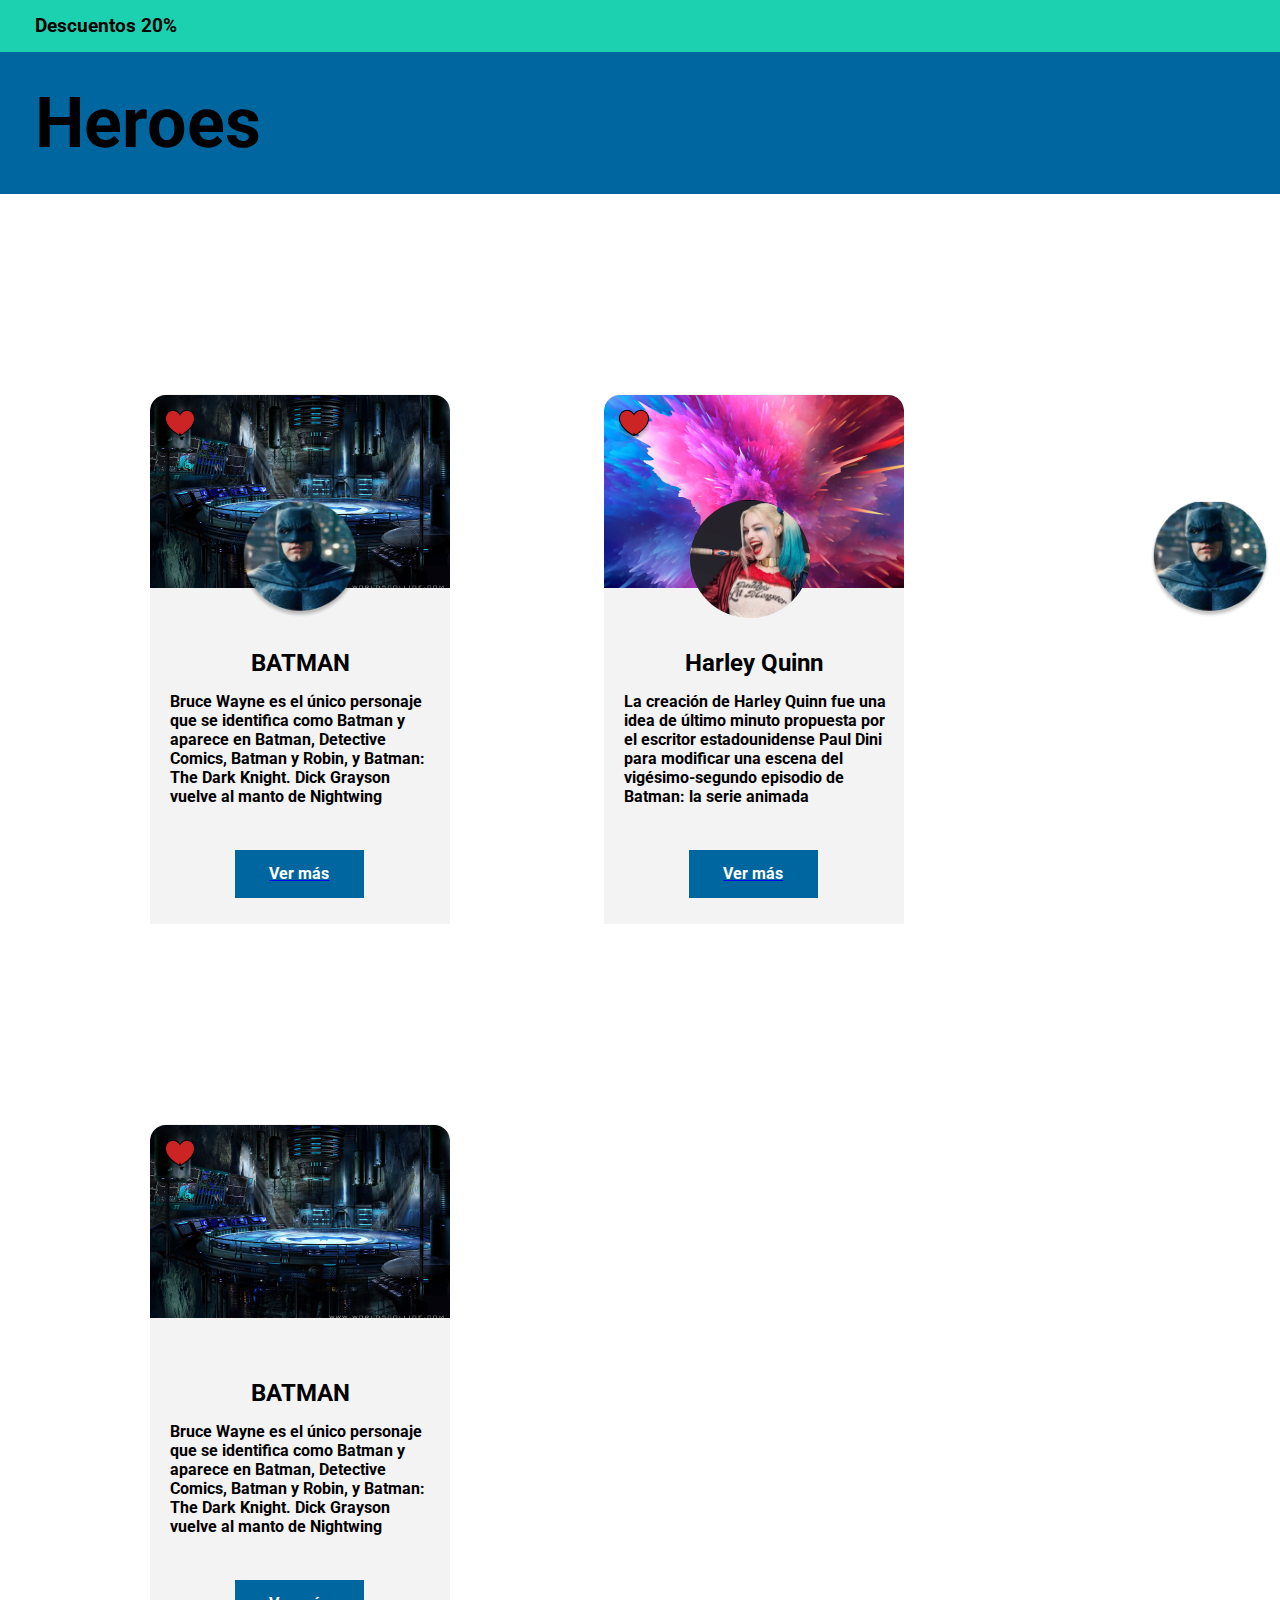
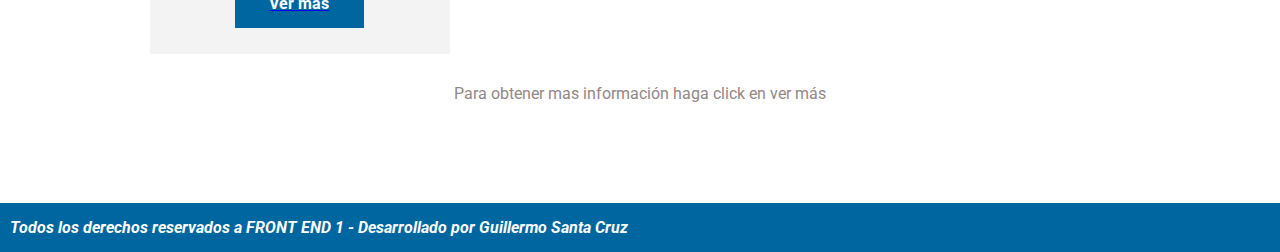
==== index.html @ 69f7b9a8 "Agregue botones para mas informacion" ====
<!DOCTYPE html>
<html lang="en">
  <head>
    <meta charset="UTF-8" />
    <meta http-equiv="X-UA-Compatible" content="IE=edge" />
    <meta name="viewport" content="width=device-width, initial-scale=1.0" />
    <title>Heroes</title>
    <link rel="stylesheet" href="rediseño/styles.css" />
  </head>
  <body>
    <header class="descuento">
      <h3>Descuentos 20%</h3>
    </header>
    <section class="titulo">
      <h1>Heroes</h1>
    </section>
    <div class="cajaBatman">
        <img src="img/Vector.png" alt="like" class="like">
      <h2 class="tituloCaja">BATMAN</h2>
      <img src="img/Group 22.png" alt="img Batman" class="imgBatman">
      <p>Bruce Wayne es el único personaje que se identifica como Batman y aparece en Batman, Detective Comics, Batman y Robin, y Batman: The Dark Knight. Dick Grayson vuelve al manto de Nightwing</p>
      <a rel="stylesheet" href="https://es.wikipedia.org/wiki/Batman" target="_blank"><p class="verMas">Ver más </p> </a>
    </div>
    <div class="cajaHQ">
        <img src="img/Vector.png" alt="like" class="like">
        <h2 class="tituloCaja">Harley Quinn</h2>
        <img src="img/liga-justicia-batman-kO4H--1024x512@abc 1.png" alt="img HQ"class="imgHQ">
        <p>La creación de Harley Quinn fue una idea de último minuto propuesta por el escritor estadounidense Paul Dini para modificar una escena del vigésimo-segundo episodio de Batman: la serie animada</p>
        <a rel="stylesheet" href="https://es.wikipedia.org/wiki/Harley_Quinn" target="_blank"><p class="verMas">Ver más </p> </a>
    </div>
    <div class="cajaBatman2">
        <img src="img/Vector.png" alt="like" class="like">
        <h2 class="tituloCaja">BATMAN</h2>
        <img src="img/Group 22.png" alt="img Batman" class="imgBatman2">
        <p>Bruce Wayne es el único personaje que se identifica como Batman y aparece en Batman, Detective Comics, Batman y Robin, y Batman: The Dark Knight. Dick Grayson vuelve al manto de Nightwing</p>
        <a rel="stylesheet" href="https://es.wikipedia.org/wiki/Batman" target="_blank"><p class="verMas">Ver más </p> </a>
    </div>
    <p class="aclaracion">Para obtener mas información haga click en ver más</p>
    <footer>
        <p>Todos los derechos reservados a FRONT END 1 - Desarrollado por Guillermo Santa Cruz</p>
    </footer>
  </body>
</html>
---- rediseño/styles.css ----
@import url('https://fonts.googleapis.com/css2?family=Roboto:wght@300&display=swap');

* {
    box-sizing: border-box;
    margin: 0;
    padding: 0;
    font-family: 'Roboto', sans-serif;
}
/* Descuento */
.descuento{
    background-color: #1CD1B0;
    padding-left: 35px;
    padding-top: 15px;
    padding-bottom: 15px;
}

/* Titulo */

.titulo{
    font-size: 35px;
    padding-left: 35px;
    background-color: #00669F;
    padding-top: 30px;
    padding-bottom: 30px;
}

div{
	width: 300px;
	height: 530px;
    display: inline-block;
    margin-top: 200px;
    margin-left: 150px;
    background-color: #F3F3F3;
    border-radius: 16px 16px 0 0;
}

.like{
    position: absolute;
    margin: 15px 0 0 15px;
}

h2{
    text-align: center;
}

.tituloCaja{
    padding-top: 255px;
    padding-bottom: 20px;
}

div p{
    display: block;
    height: 113px;
    width: 267px;
    margin-top: -5px;
    margin-left: 20px;
    font-weight: bolder;
}

/*Articulo Batman*/

.cajaBatman{
    background-image: url(/img/Mask\ Group.png);
    background-repeat: no-repeat;
    background-size: contain;
}

.imgBatman{
    position: absolute;
    width: 120px;
    height: 118px;
    top: 500px;
    left: 240px;
}

/*Articulo Harley Quinn*/

.cajaHQ{
    background-image: url(/img/Mask\ Group\ \(1\).png);
    background-repeat: no-repeat;
    background-size: contain;
}

.imgHQ{
    position: absolute;
    width: 120px;
    height: 118px;
    top: 500px;
    left: 690px;
    border-radius: 50%;
}

/*Articulo Batman 2*/

.cajaBatman2{
    background-image: url(/img/Mask\ Group.png);
    background-repeat: no-repeat;
    background-size: contain;
}

.imgBatman2{
    position: absolute;
    width: 120px;
    height: 118px;
    top: 500px;
    left: 1150px;
}

.verMas{
    display: block;
    color: white;
    background-color: #00669F;
    text-align: center;
    margin-top: 45px;
    margin-left: 85px;
    padding-top: 14px;
    width: 128.78px;
    height: 48px;
}

.aclaracion{
    margin-top: 30px;
    text-align: center;
    color: rgb(148, 135, 135);
}

footer p{
    margin-top: 100px;
    color: white;
    background-color: #00669F;
    padding: 10px;
    padding-top: 15px;
    padding-bottom: 15px;
    font-style: oblique;
    font-weight: bolder;
}
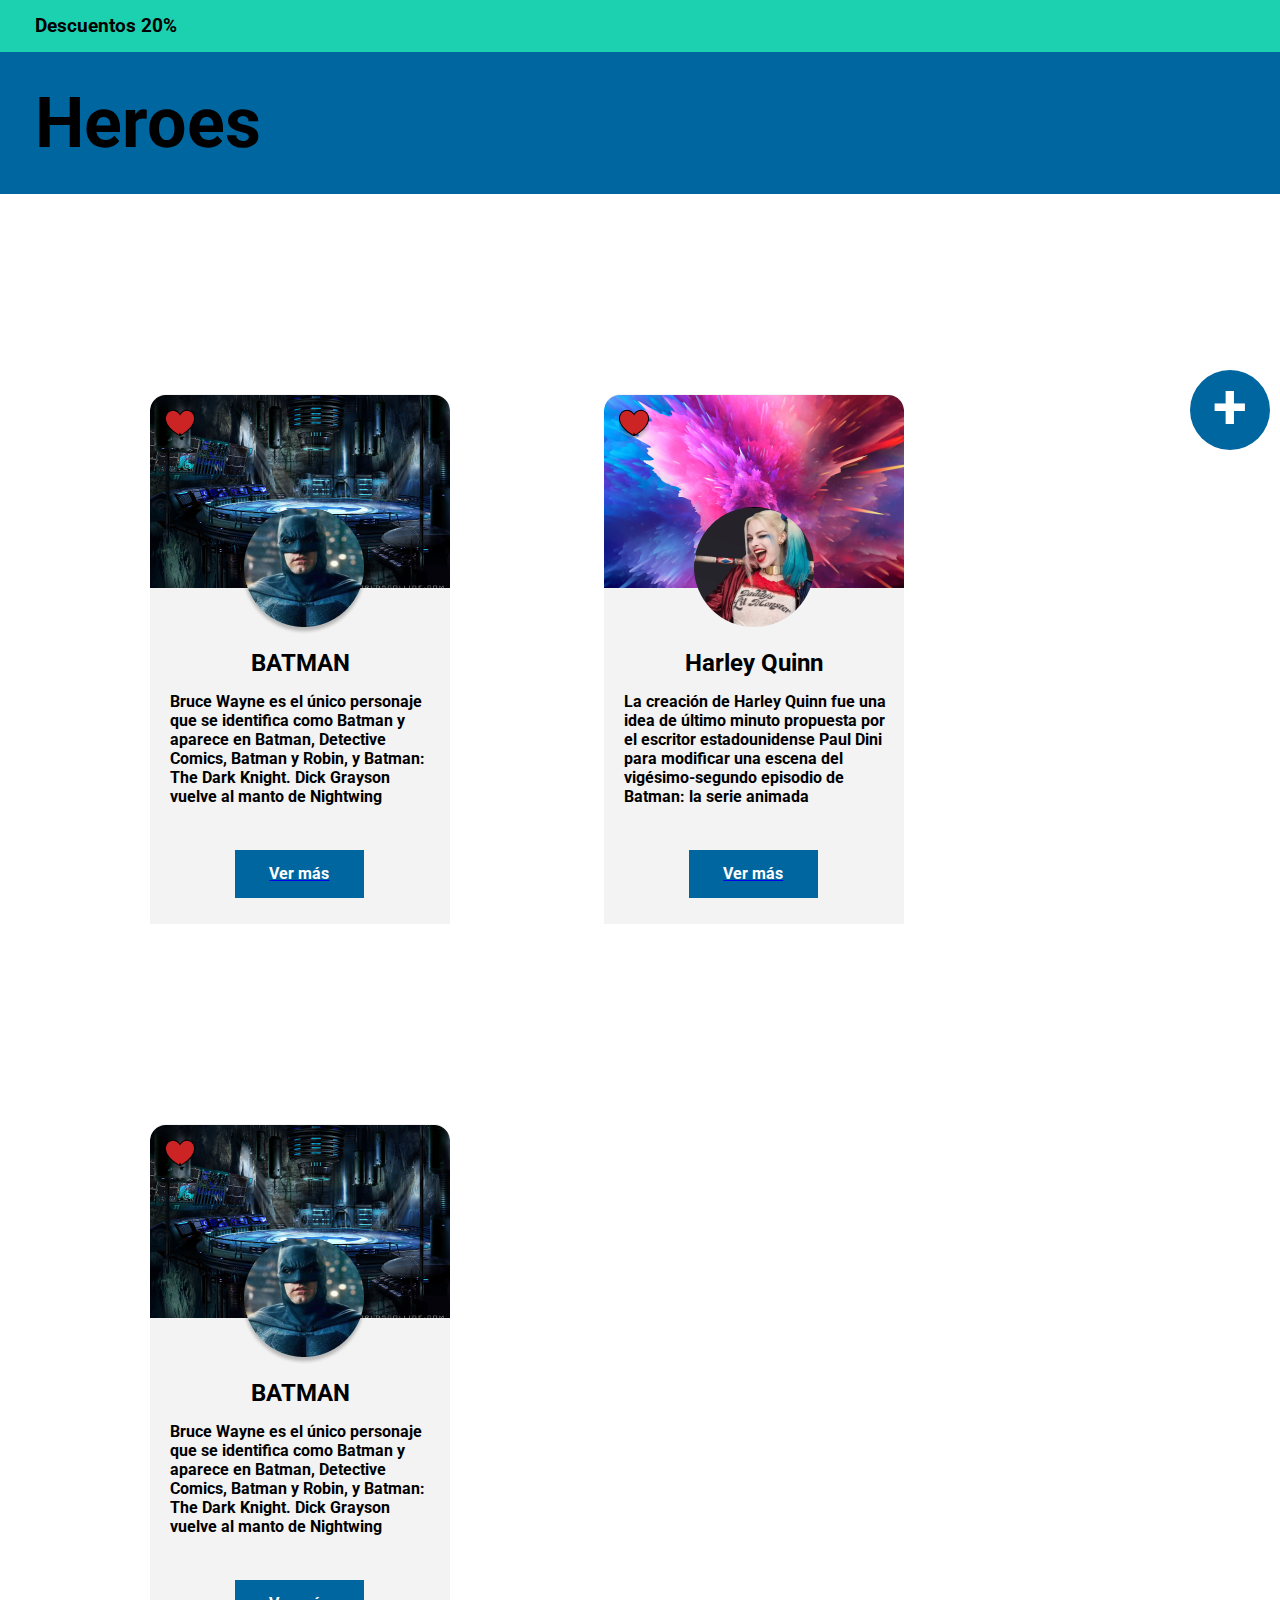
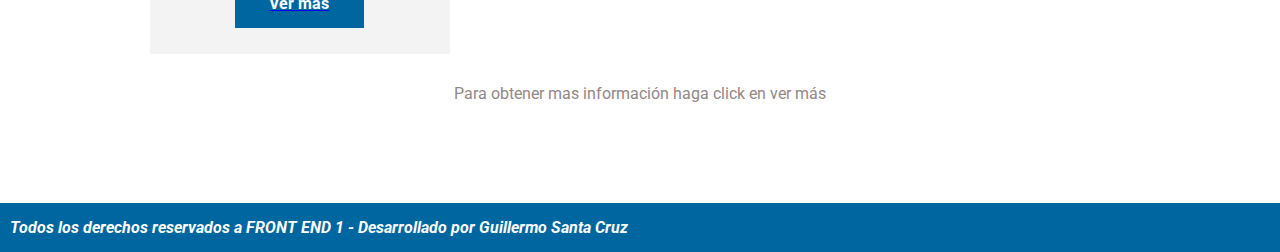
==== commit acc42c43: "Agrego formulario y pequeños cambios" ====
--- a/index.html
+++ b/index.html
@@ -5,7 +5,7 @@
     <meta http-equiv="X-UA-Compatible" content="IE=edge" />
     <meta name="viewport" content="width=device-width, initial-scale=1.0" />
     <title>Heroes</title>
-    <link rel="stylesheet" href="rediseño/styles.css" />
+    <link rel="stylesheet" href="styles.css" />
   </head>
   <body>
     <header class="descuento">
@@ -17,7 +17,7 @@
     <div class="cajaBatman">
         <img src="img/Vector.png" alt="like" class="like">
       <h2 class="tituloCaja">BATMAN</h2>
-      <img src="img/Group 22.png" alt="img Batman" class="imgBatman">
+      <img src="img/Group22.png" alt="img Batman" class="imgBatman">
       <p>Bruce Wayne es el único personaje que se identifica como Batman y aparece en Batman, Detective Comics, Batman y Robin, y Batman: The Dark Knight. Dick Grayson vuelve al manto de Nightwing</p>
       <a rel="stylesheet" href="https://es.wikipedia.org/wiki/Batman" target="_blank"><p class="verMas">Ver más </p> </a>
     </div>
@@ -31,7 +31,7 @@
     <div class="cajaBatman2">
         <img src="img/Vector.png" alt="like" class="like">
         <h2 class="tituloCaja">BATMAN</h2>
-        <img src="img/Group 22.png" alt="img Batman" class="imgBatman2">
+        <img src="img/Group22.png" alt="img Batman" class="imgBatman2">
         <p>Bruce Wayne es el único personaje que se identifica como Batman y aparece en Batman, Detective Comics, Batman y Robin, y Batman: The Dark Knight. Dick Grayson vuelve al manto de Nightwing</p>
         <a rel="stylesheet" href="https://es.wikipedia.org/wiki/Batman" target="_blank"><p class="verMas">Ver más </p> </a>
     </div>
@@ -39,5 +39,6 @@
     <footer>
         <p>Todos los derechos reservados a FRONT END 1 - Desarrollado por Guillermo Santa Cruz</p>
     </footer>
+    <a href="TiendaHeroes/index.html" class="boton" target="_blank">+</a>
   </body>
 </html>
--- a/styles.css
+++ b/styles.css
@@ -0,0 +1,156 @@
+@import url('https://fonts.googleapis.com/css2?family=Roboto:wght@300&display=swap');
+
+* {
+    box-sizing: border-box;
+    margin: 0;
+    padding: 0;
+    font-family: 'Roboto', sans-serif;
+    z-index: 1;
+}
+/* Descuento */
+.descuento{
+    background-color: #1CD1B0;
+    padding-left: 35px;
+    padding-top: 15px;
+    padding-bottom: 15px;
+}
+
+/* Titulo */
+
+.titulo{
+    font-size: 35px;
+    padding-left: 35px;
+    background-color: #00669F;
+    padding-top: 30px;
+    padding-bottom: 30px;
+    position: sticky;
+    top: -1px;
+    width: 100%;
+    z-index: 2;
+}
+
+div{
+	width: 300px;
+	height: 530px;
+    display: inline-block;
+    margin-top: 200px;
+    margin-left: 150px;
+    background-color: #F3F3F3;
+    border-radius: 16px 16px 0 0;
+}
+
+.like{
+    position: absolute;
+    margin: 15px 0 0 15px;
+}
+
+h2{
+    text-align: center;
+}
+
+.tituloCaja{
+    padding-top: 255px;
+    padding-bottom: 20px;
+}
+
+div p{
+    display: block;
+    height: 113px;
+    width: 267px;
+    margin-top: -5px;
+    margin-left: 20px;
+    font-weight: bolder;
+}
+
+
+/*Articulo Batman*/
+
+.cajaBatman{
+    background-image: url(MaskGroup.png);
+    background-repeat: no-repeat;
+    background-size: contain;
+}
+
+.imgBatman{
+    position: absolute;
+    margin-left: 90px;
+    margin-top: -190px;
+    border-radius: 50%;
+}
+
+/*Articulo Harley Quinn*/
+
+.cajaHQ{
+    background-image: url(MaskGroup\(1\).png);
+    background-repeat: no-repeat;
+    background-size: contain;
+}
+
+.imgHQ{
+    position: absolute;
+    margin-left: 90px;
+    margin-top: -190px;
+    border-radius: 50%;
+}
+
+/*Articulo Batman 2*/
+
+.cajaBatman2{
+    background-image: url(MaskGroup.png);
+    background-repeat: no-repeat;
+    background-size: contain;
+}
+
+.imgBatman2{
+    position: absolute;
+    margin-left: 90px;
+    margin-top: -190px;
+    border-radius: 50%;
+}
+
+.verMas{
+    display: block;
+    color: white;
+    background-color: #00669F;
+    text-align: center;
+    margin-top: 45px;
+    margin-left: 85px;
+    padding-top: 14px;
+    width: 128.78px;
+    height: 48px;
+}
+
+.aclaracion{
+    margin-top: 30px;
+    text-align: center;
+    color: rgb(148, 135, 135);
+}
+
+footer p{
+    margin-top: 100px;
+    color: white;
+    background-color: #00669F;
+    padding: 10px;
+    padding-top: 15px;
+    padding-bottom: 15px;
+    font-style: oblique;
+    font-weight: bolder;
+}
+
+/*Boton*/
+
+.boton{
+    position: fixed;
+    background-color: #00669F;
+    color: white;
+    bottom: 50%;
+    right: 10px;
+    text-decoration: none;
+    font-size: 62px;
+    font-weight: bold;
+    height: 80px;
+    width: 80px;
+    text-align: center;
+    border-radius: 50%;
+}
+
